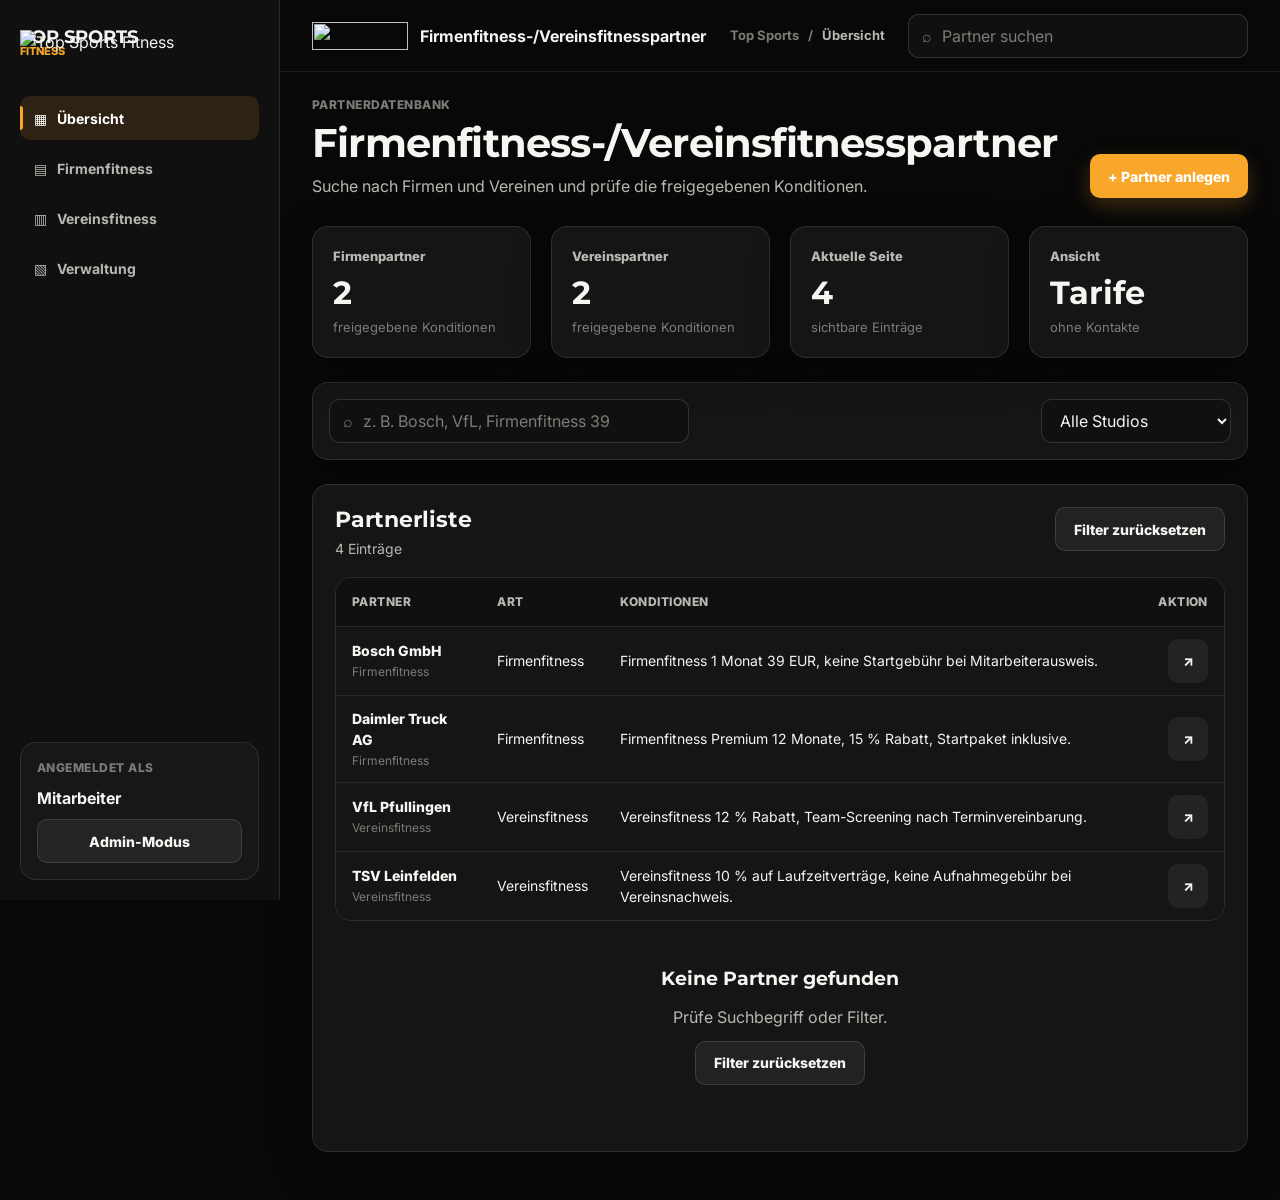
==== index.html @ a5a4944e "Update partner header and accent color" ====
<!doctype html>
<html lang="de">
  <head>
    <meta charset="UTF-8" />
    <meta name="viewport" content="width=device-width, initial-scale=1.0" />
    <title>Top Sports Partnerverwaltung</title>
    <link rel="preconnect" href="https://fonts.googleapis.com" />
    <link rel="preconnect" href="https://fonts.gstatic.com" crossorigin />
    <link
      href="https://fonts.googleapis.com/css2?family=Inter:wght@400;500;600;700;800&family=Montserrat:wght@700;800&display=swap"
      rel="stylesheet"
    />
    <link rel="stylesheet" href="styles.css" />
    <style>
      .brand__logo {
        max-width: 176px;
        max-height: 40px;
        object-fit: contain;
      }

      .mobile-brand {
        min-width: 184px;
        display: flex;
        align-items: center;
        gap: 12px;
        font-weight: 800;
      }

      .mobile-brand__logo {
        width: 96px;
        height: 28px;
        object-fit: contain;
      }

      @media (max-width: 760px) {
        .mobile-brand {
          min-width: 0;
        }
      }
    </style>
  </head>
  <body>
    <a class="skip-link" href="#main-content">Zum Inhalt springen</a>
    <div class="app-shell">
      <aside class="sidebar" aria-label="Hauptnavigation">
        <div class="brand">
          <img
            class="brand__logo"
            src="https://cdn.prod.website-files.com/6399b5dbb6020e1a3d81ce8d/6399c9a6b6439fd0327dcf5e_Vector%2038.svg"
            alt="Top Sports Fitness"
          />
          <div class="brand-fallback" aria-hidden="true">
            <strong>TOP SPORTS</strong>
            <span>FITNESS</span>
          </div>
        </div>
        <nav class="nav-list" id="desktopNav"></nav>
        <section class="role-card" aria-label="Nutzerbereich">
          <span>Angemeldet als</span>
          <strong id="currentRoleLabel">Mitarbeiter</strong>
          <button class="btn btn-secondary" id="roleToggle" type="button">Admin-Modus</button>
        </section>
      </aside>

      <div class="main-panel">
        <header class="topbar">
          <div class="mobile-brand">
            <img
              class="mobile-brand__logo"
              src="https://cdn.prod.website-files.com/6399b5dbb6020e1a3d81ce8d/6399c9a6b6439fd0327dcf5e_Vector%2038.svg"
              alt=""
            />
            <strong>Firmenfitness-/Vereinsfitnesspartner</strong>
          </div>
          <div class="breadcrumb">
            <span>Top Sports</span>
            <span>/</span>
            <strong id="breadcrumbPage">Übersicht</strong>
          </div>
          <label class="top-search" for="globalSearch">
            <span>⌕</span>
            <input id="globalSearch" type="search" placeholder="Partner suchen" autocomplete="off" />
          </label>
        </header>

        <main id="main-content" class="content" tabindex="-1">
          <section class="page-header">
            <div>
              <p class="eyebrow" id="pageEyebrow">Partnerdatenbank</p>
              <h1 id="pageTitle">Firmenfitness-/Vereinsfitnesspartner</h1>
              <p id="pageDescription">Suche Firmen- und Vereinsfitnesspartner und prüfe die Konditionen.</p>
            </div>
            <button class="btn btn-primary" id="pagePrimaryAction" type="button">+ Partner anlegen</button>
          </section>

          <section class="kpi-grid" id="kpiGrid" aria-label="Kennzahlen"></section>

          <section class="filters-card" aria-label="Suche und Filter">
            <label class="search-field" for="partnerSearch">
              <span>⌕</span>
              <input id="partnerSearch" type="search" placeholder="z. B. Bosch, VfL, Firmenfitness 39" />
            </label>
            <select id="studioFilter" aria-label="Studio filtern">
              <option value="alle">Alle Studios</option>
              <option>Echterdingen</option>
              <option>Reutlingen</option>
              <option>Leinfelden</option>
              <option>Kornwestheim</option>
              <option>Nürtingen</option>
              <option>Degerloch</option>
            </select>
          </section>

          <section class="card list-card" aria-labelledby="partnerListTitle">
            <div class="card-header list-header">
              <div>
                <h2 id="partnerListTitle">Partnerliste</h2>
                <p id="resultCount">0 Einträge</p>
              </div>
              <button class="btn btn-secondary" id="resetFilters" type="button">Filter zurücksetzen</button>
            </div>
            <div class="table-wrap">
              <table>
                <thead></thead>
                <tbody id="partnerTableBody"></tbody>
              </table>
            </div>
            <div class="mobile-list" id="partnerMobileList"></div>
            <div class="empty-state" id="emptyState" hidden>
              <h3>Keine Partner gefunden</h3>
              <p>Prüfe Suchbegriff oder Filter.</p>
              <button class="btn btn-secondary" id="emptyReset" type="button">Filter zurücksetzen</button>
            </div>
          </section>

          <section class="admin-layout" id="adminPanel" hidden>
            <article class="card">
              <div class="card-header">
                <div>
                  <h2>Partner anlegen</h2>
                  <p>Neue Firmen- oder Vereinskooperation erfassen.</p>
                </div>
              </div>
              <form id="partnerForm" class="partner-form">
                <input type="hidden" id="partnerId" />
                <div class="form-grid">
                  <label><span>Partnerart</span><select id="partnerType" required><option value="firma">Firmenfitness</option><option value="verein">Vereinsfitness</option></select></label>
                  <label><span>Firma oder Verein</span><input id="partnerName" required placeholder="z. B. Bosch GmbH" /></label>
                  <label><span>Ansprechpartner</span><input id="contactName" required placeholder="Vor- und Nachname" /></label>
                  <label><span>Telefon</span><input id="contactPhone" required type="tel" placeholder="+49 711 000000" /></label>
                  <label><span>E-Mail</span><input id="contactEmail" required type="email" placeholder="kontakt@unternehmen.de" /></label>
                  <label><span>Zuständiges Studio</span><select id="partnerStudio" required><option>Echterdingen</option><option>Reutlingen</option><option>Leinfelden</option><option>Kornwestheim</option><option>Nürtingen</option><option>Degerloch</option></select></label>
                  <label><span>Kooperation geschlossen von</span><input id="closedBy" required placeholder="z. B. Studioleitung Reutlingen" /></label>
                  <label><span>Letzter Kontakt</span><input id="lastContact" required type="date" /></label>
                  <label class="wide"><span>Konditionen</span><textarea id="conditions" required placeholder="z. B. Firmenfitness 1 Monat 39 EUR"></textarea></label>
                  <label class="wide"><span>Besonderheiten</span><textarea id="notes" placeholder="Interne Hinweise, Nachweise, Sonderregeln"></textarea></label>
                </div>
                <p class="form-error" id="formError" role="alert" hidden>Bitte fülle alle Pflichtfelder korrekt aus.</p>
                <div class="form-actions">
                  <button class="btn btn-ghost" id="cancelEdit" type="button">Zurücksetzen</button>
                  <button class="btn btn-primary" type="submit">Speichern</button>
                </div>
              </form>
            </article>
          </section>
        </main>
      </div>
    </div>

    <nav class="bottom-nav" id="mobileNav" aria-label="Mobile Navigation"></nav>
    <div class="drawer-backdrop" id="detailBackdrop" hidden></div>
    <aside class="drawer" id="detailDrawer" aria-labelledby="drawerTitle" aria-hidden="true">
      <div class="drawer-header">
        <div>
          <p class="eyebrow" id="drawerType">Partner</p>
          <h2 id="drawerTitle">Details</h2>
        </div>
        <button class="icon-btn" id="closeDrawer" type="button" aria-label="Details schließen">×</button>
      </div>
      <div class="drawer-body" id="drawerBody"></div>
    </aside>
    <div class="toast" id="toast" role="status" aria-live="polite" hidden></div>
    <script src="app.js"></script>
  </body>
</html>
---- styles.css ----
:root{--bg:#080808;--surface:#101010;--card:#151515;--card-hover:#1b1b1b;--border:rgba(255,255,255,.10);--border-strong:rgba(255,255,255,.18);--text:#f5f5f2;--secondary:#b8b8b2;--muted:#7c7c76;--red:#f9a72b;--red-hover:#e59624;--red-active:#c97f1d;--red-soft:rgba(249,167,43,.12);--red-border:rgba(249,167,43,.28);--success:#2ecc71;--success-bg:rgba(46,204,113,.12);--warn:#f2c94c;--warn-bg:rgba(242,201,76,.14);--error:#f9a72b;--error-bg:rgba(249,167,43,.14);--heading:"Montserrat",system-ui,sans-serif;--body:"Inter",system-ui,-apple-system,BlinkMacSystemFont,"Segoe UI",sans-serif;--radius:10px;--card-radius:16px;--shadow:0 14px 40px rgba(0,0,0,.28)}*{box-sizing:border-box}html{color-scheme:dark}body{margin:0;min-height:100vh;background:var(--bg);color:var(--text);font-family:var(--body);line-height:1.5}button,input,select,textarea{font:inherit}button{cursor:pointer}a{color:inherit;text-decoration:none}:focus-visible{outline:2px solid var(--red);outline-offset:3px}.skip-link{position:fixed;z-index:30;top:12px;left:12px;transform:translateY(-140%);padding:10px 14px;border-radius:var(--radius);background:var(--text);color:#080808;font-weight:800;text-decoration:none}.skip-link:focus{transform:translateY(0)}.app-shell{min-height:100vh;display:grid;grid-template-columns:280px minmax(0,1fr)}.sidebar{position:sticky;top:0;height:100vh;display:flex;flex-direction:column;padding:20px;background:var(--surface);border-right:1px solid var(--border)}.brand{position:relative;min-height:44px;display:flex;align-items:center}.brand img{position:relative;z-index:2;max-width:176px;max-height:40px;object-fit:contain}.brand-fallback{position:absolute;display:grid;line-height:1}.brand-fallback strong{font-family:var(--heading);font-size:18px}.brand-fallback span{color:var(--red);font-size:11px;font-weight:800}.nav-list{display:grid;gap:6px;margin-top:32px}.nav-item{position:relative;min-height:44px;display:flex;align-items:center;gap:10px;padding:0 14px;border:0;border-radius:var(--radius);background:transparent;color:var(--secondary);font-size:14px;font-weight:700;text-align:left}.nav-item:hover{background:rgba(255,255,255,.06);color:#fff}.nav-item.is-active{background:var(--red-soft);color:#fff}.nav-item.is-active:before{content:"";position:absolute;left:0;width:3px;height:24px;border-radius:0 999px 999px 0;background:var(--red)}.role-card{margin-top:auto;display:grid;gap:9px;padding:16px;border:1px solid var(--border);border-radius:var(--card-radius);background:rgba(255,255,255,.03)}.role-card span,.eyebrow{margin:0;color:var(--muted);font-size:12px;font-weight:800;letter-spacing:.04em;text-transform:uppercase}.topbar{height:72px;display:flex;align-items:center;justify-content:space-between;gap:20px;padding:0 32px;border-bottom:1px solid rgba(255,255,255,.08);background:var(--bg)}.mobile-brand{display:none}.mobile-brand img{width:96px;height:28px;object-fit:contain}.breadcrumb{display:flex;gap:9px;color:var(--muted);font-size:13px;font-weight:700}.breadcrumb strong{color:var(--secondary)}.top-search,.search-field{height:44px;display:flex;align-items:center;gap:10px;padding:0 13px;border:1px solid rgba(255,255,255,.14);border-radius:var(--radius);background:var(--surface);color:var(--muted)}.top-search{width:min(32vw,340px)}input,select,textarea{width:100%;border:1px solid rgba(255,255,255,.14);border-radius:var(--radius);background:var(--surface);color:var(--text)}input,select{height:44px;padding:0 14px}textarea{min-height:120px;padding:14px;resize:vertical}.top-search input,.search-field input{height:40px;padding:0;border:0;background:transparent}input::placeholder,textarea::placeholder{color:var(--muted)}input:focus,select:focus,textarea:focus{border-color:var(--red);box-shadow:0 0 0 4px rgba(249,167,43,.14);outline:none}.content{width:min(100%,1440px);margin:0 auto;padding:24px 32px 48px}.page-header{display:flex;align-items:flex-end;justify-content:space-between;gap:24px;margin-bottom:28px}.page-header h1{max-width:860px;margin:8px 0 10px;font-family:var(--heading);font-size:40px;line-height:1.05;letter-spacing:-.02em}.page-header p:last-child{max-width:720px;margin:0;color:var(--secondary)}.btn,.icon-btn{display:inline-flex;align-items:center;justify-content:center;gap:9px;min-height:44px;border:0;border-radius:var(--radius);font-size:14px;font-weight:800;transition:160ms ease}.btn{padding:0 18px}.btn-primary{background:var(--red);color:#fff;box-shadow:0 8px 20px rgba(249,167,43,.22)}.btn-primary:hover{background:var(--red-hover);transform:translateY(-1px)}.btn-primary:active{background:var(--red-active)}.btn-secondary{border:1px solid rgba(255,255,255,.12);background:rgba(255,255,255,.06);color:var(--text)}.btn-secondary:hover,.icon-btn:hover{background:rgba(255,255,255,.1)}.btn-ghost{background:transparent;color:var(--secondary)}.btn-danger{border:1px solid rgba(249,167,43,.28);background:var(--error-bg);color:var(--error)}.icon-btn{width:40px;padding:0;background:rgba(255,255,255,.06);color:var(--text)}.kpi-grid{display:grid;grid-template-columns:repeat(4,minmax(0,1fr));gap:20px;margin-bottom:24px}.card,.filters-card{border:1px solid var(--border);border-radius:var(--card-radius);background:var(--card);box-shadow:var(--shadow)}.card{padding:22px}.kpi-card{padding:20px}.kpi-card span{display:block;color:var(--secondary);font-size:13px;font-weight:800}.kpi-card strong{display:block;margin-top:10px;font-family:var(--heading);font-size:32px;line-height:1}.kpi-card p{margin:9px 0 0;color:var(--muted);font-size:13px}.filters-card{display:flex;align-items:center;gap:12px;margin-bottom:24px;padding:16px}.search-field{width:min(100%,360px)}.chip-group{display:flex;flex-wrap:wrap;gap:8px}.chip{min-height:36px;padding:0 14px;border:1px solid rgba(255,255,255,.1);border-radius:999px;background:rgba(255,255,255,.06);color:var(--secondary);font-size:13px;font-weight:800}.chip.is-active{border-color:var(--red-border);background:rgba(249,167,43,.14);color:#fff}.filters-card select{width:190px;margin-left:auto}.dashboard-grid,.admin-layout{display:grid;grid-template-columns:minmax(0,1.35fr) minmax(300px,.65fr);gap:24px;margin-bottom:24px}body[data-page="verwaltung"] .admin-layout{grid-template-columns:minmax(0,1fr)}.card-header{display:flex;align-items:flex-start;justify-content:space-between;gap:16px;margin-bottom:18px}.card-header h2{margin:0;font-family:var(--heading);font-size:22px;line-height:1.15}.card-header p{margin:6px 0 0;color:var(--secondary);font-size:14px}.task-list,.quick-actions{display:grid;gap:12px}.task-item{display:grid;grid-template-columns:1fr auto;gap:12px;padding:14px 0;border-top:1px solid rgba(255,255,255,.08)}.task-item:first-child{border-top:0;padding-top:0}.task-item strong{display:block;font-size:14px}.task-item span,.muted{color:var(--secondary);font-size:14px}.quick-actions button{min-height:54px;padding:0 14px;border:1px solid var(--border);border-radius:var(--radius);background:rgba(255,255,255,.04);color:var(--text);font-weight:800;text-align:left}.quick-actions button:hover{background:rgba(255,255,255,.08)}.badge{min-height:26px;display:inline-flex;align-items:center;white-space:nowrap;padding:0 10px;border:1px solid transparent;border-radius:999px;font-size:12px;font-weight:800}.badge-active{border-color:rgba(46,204,113,.25);background:var(--success-bg);color:var(--success)}.badge-open{border-color:rgba(242,201,76,.25);background:var(--warn-bg);color:var(--warn)}.badge-critical{border-color:rgba(249,167,43,.25);background:var(--error-bg);color:var(--error)}.badge-neutral{border-color:rgba(255,255,255,.12);background:rgba(255,255,255,.06);color:var(--secondary)}.table-wrap{overflow:hidden;border:1px solid var(--border);border-radius:var(--card-radius)}table{width:100%;border-collapse:collapse;background:var(--card)}thead{background:var(--surface)}th{height:48px;padding:0 16px;color:var(--secondary);font-size:12px;font-weight:800;letter-spacing:.04em;text-align:left;text-transform:uppercase}td{height:56px;padding:12px 16px;border-top:1px solid rgba(255,255,255,.08);font-size:14px;vertical-align:middle}tbody tr:hover{background:rgba(255,255,255,.04)}.partner-name{display:grid;gap:2px}.partner-name strong{font-weight:800}.partner-name span,.table-muted{color:var(--muted);font-size:12px}.row-actions{display:flex;justify-content:flex-end;gap:8px}.mobile-list{display:none}.mobile-card{display:grid;gap:14px;padding:16px;border:1px solid var(--border);border-radius:var(--card-radius);background:rgba(255,255,255,.03)}.mobile-card-top{display:flex;justify-content:space-between;gap:12px}.mobile-meta{display:grid;gap:7px;color:var(--secondary);font-size:14px}.mobile-actions{display:grid;grid-template-columns:1fr 1fr;gap:8px}.empty-state{display:grid;justify-items:center;gap:12px;padding:44px 18px;text-align:center}.empty-state h3{margin:0;font-family:var(--heading)}.empty-state p{max-width:430px;margin:0;color:var(--secondary)}.partner-form label{display:grid;gap:8px;color:var(--text);font-size:13px;font-weight:800}.form-grid{display:grid;grid-template-columns:repeat(2,minmax(0,1fr));gap:16px}.wide{grid-column:1/-1}.form-actions{display:flex;justify-content:flex-end;gap:10px;margin-top:20px}.form-error{margin:14px 0 0;color:var(--error);font-size:13px;font-weight:800}.drawer-backdrop{position:fixed;inset:0;z-index:30;background:rgba(0,0,0,.72)}.drawer{position:fixed;top:50%;left:50%;z-index:31;width:min(calc(100% - 32px),560px);max-height:min(760px,calc(100vh - 32px));display:flex;flex-direction:column;border:1px solid rgba(255,255,255,.12);border-radius:18px;background:var(--card);box-shadow:0 24px 70px rgba(0,0,0,.55);opacity:0;pointer-events:none;transform:translate(-50%,-48%) scale(.98);transition:opacity 160ms ease,transform 160ms ease}.drawer.is-open{opacity:1;pointer-events:auto;transform:translate(-50%,-50%) scale(1)}.drawer-header{display:flex;align-items:flex-start;justify-content:space-between;gap:16px;padding:24px;border-bottom:1px solid var(--border)}.drawer-header h2{margin:7px 0 0;font-family:var(--heading);font-size:28px}.drawer-body{display:grid;gap:16px;padding:24px;overflow:auto}.detail-section{display:grid;gap:9px;padding-bottom:16px;border-bottom:1px solid rgba(255,255,255,.08)}.detail-section span{color:var(--muted);font-size:12px;font-weight:800;letter-spacing:.04em;text-transform:uppercase}.detail-section p{margin:0}.toast{position:fixed;top:18px;right:18px;z-index:40;max-width:min(380px,calc(100vw - 32px));padding:14px 16px;border:1px solid rgba(255,255,255,.12);border-left:4px solid var(--success);border-radius:12px;background:var(--card);box-shadow:0 16px 40px rgba(0,0,0,.35);font-size:14px;font-weight:800}.bottom-nav{display:none}@media(max-width:1200px){.kpi-grid{grid-template-columns:repeat(2,minmax(0,1fr))}.dashboard-grid,.admin-layout{grid-template-columns:1fr}}@media(max-width:1023px){.app-shell{display:block;padding-bottom:78px}.sidebar{display:none}.topbar{height:64px;padding:0 24px}.mobile-brand{display:flex;align-items:center;gap:12px}.breadcrumb,.top-search{display:none}.content{padding:24px}.page-header{align-items:flex-start;flex-direction:column}.bottom-nav{position:fixed;right:0;bottom:0;left:0;z-index:25;display:grid;grid-template-columns:repeat(4,minmax(0,1fr));border-top:1px solid var(--border);background:var(--surface)}.bottom-nav .nav-item{min-height:68px;justify-content:center;flex-direction:column;gap:4px;border-radius:0;padding:8px 4px;font-size:11px;text-align:center}.bottom-nav .nav-item.is-active:before{top:0;left:50%;width:28px;height:3px;transform:translateX(-50%);border-radius:0 0 999px 999px}}@media(max-width:760px){.topbar{padding:0 16px}.content{padding:20px 16px 32px}.page-header h1{font-size:30px;line-height:1.08}.page-header .btn,.form-actions .btn{width:100%;min-height:48px}.kpi-grid,.form-grid{grid-template-columns:1fr}.filters-card{align-items:stretch;flex-direction:column}.search-field,.filters-card select{width:100%;margin-left:0}.card{padding:18px}.card-header{align-items:flex-start;flex-direction:column}.table-wrap{display:none}.mobile-list{display:grid;gap:12px}.form-actions{flex-direction:column-reverse}.drawer-header,.drawer-body{padding:20px 16px}.toast{top:auto;right:16px;bottom:86px;left:16px}}
.partner-form fieldset{margin:0;padding:0;border:0}.partner-form legend{margin-bottom:10px;color:var(--text);font-size:13px;font-weight:800}.condition-editor{display:grid;gap:14px}#adminPanel{position:fixed;inset:0;z-index:34;display:flex;align-items:center;justify-content:center;padding:24px;background:rgba(0,0,0,.72)}#adminPanel[hidden]{display:none}#adminPanel>.card{width:min(100%,760px);max-height:min(860px,calc(100vh - 48px));overflow:auto;border-radius:18px}body.modal-open{overflow:hidden}.term-options,.fee-options{display:grid;gap:10px}.term-rate-row{display:grid;grid-template-columns:minmax(150px,180px) minmax(160px,1fr);gap:12px;align-items:end}.choice-option{min-height:44px;display:inline-flex;align-items:center;gap:10px;padding:0 14px;border:1px solid rgba(255,255,255,.12);border-radius:999px;background:rgba(255,255,255,.06);color:var(--secondary);font-size:13px;font-weight:800}.choice-option input{width:16px;height:16px;padding:0;accent-color:var(--red)}.choice-option:has(input:checked){border-color:rgba(249,167,43,.28);background:rgba(249,167,43,.14);color:var(--text)}.term-amount-field{display:grid;gap:8px}.term-amount-field span{color:var(--text);font-size:12px;font-weight:800}tbody tr[data-view-row],.mobile-card[data-view-row]{cursor:pointer}tbody tr[data-view-row]:focus-visible,.mobile-card[data-view-row]:focus-visible{outline:2px solid var(--red);outline-offset:-2px}@media(max-width:760px){#adminPanel{align-items:stretch;padding:16px}#adminPanel>.card{max-height:calc(100vh - 32px)}.term-rate-row{grid-template-columns:1fr}}
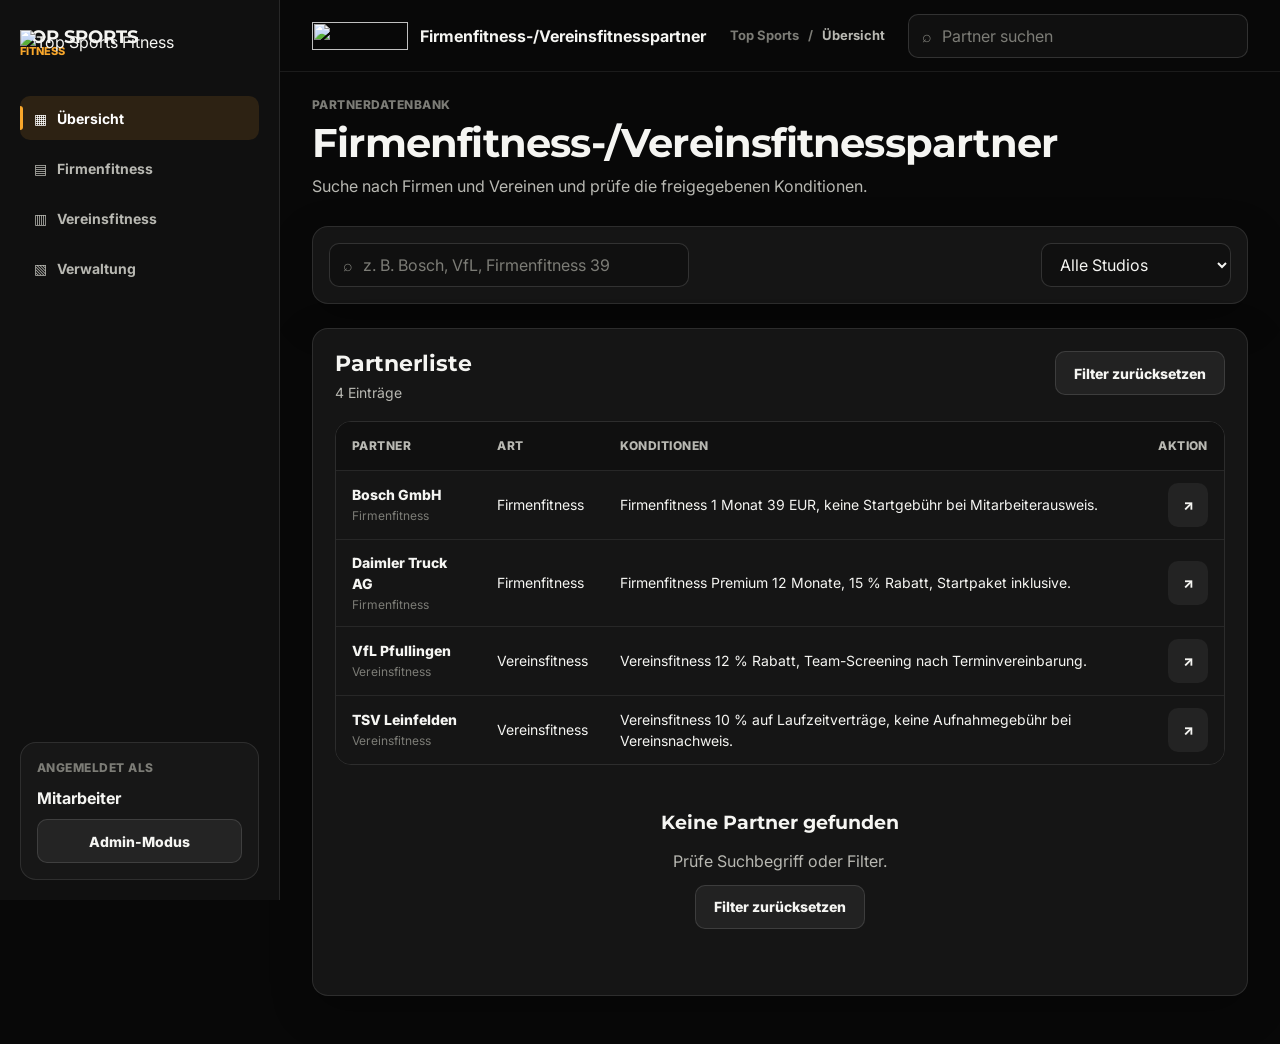
==== commit b6efcf36: "Remove dashboard KPI cards and selected create buttons" ====
--- a/index.html
+++ b/index.html
@@ -90,10 +90,7 @@
               <h1 id="pageTitle">Firmenfitness-/Vereinsfitnesspartner</h1>
               <p id="pageDescription">Suche Firmen- und Vereinsfitnesspartner und prüfe die Konditionen.</p>
             </div>
-            <button class="btn btn-primary" id="pagePrimaryAction" type="button">+ Partner anlegen</button>
           </section>
-
-          <section class="kpi-grid" id="kpiGrid" aria-label="Kennzahlen"></section>
 
           <section class="filters-card" aria-label="Suche und Filter">
             <label class="search-field" for="partnerSearch">
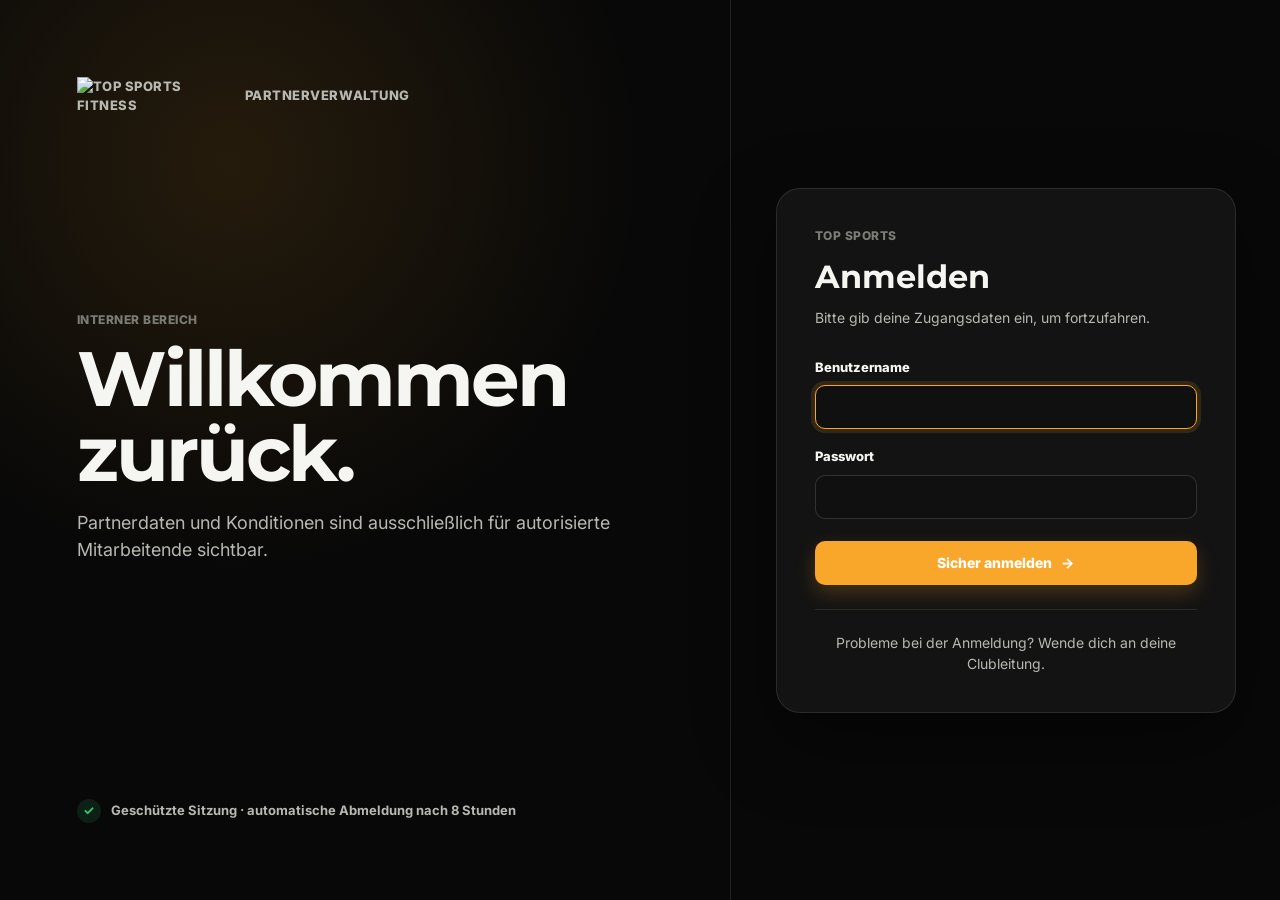
==== commit f8b3686e: "Add protected login flow" ====
--- a/index.html
+++ b/index.html
@@ -11,6 +11,12 @@
       rel="stylesheet"
     />
     <link rel="stylesheet" href="styles.css" />
+    <script>
+      if (!sessionStorage.getItem("tsf-auth-session")) {
+        const page = window.location.pathname.split("/").pop() || "index.html";
+        window.location.replace(`login.html?next=${encodeURIComponent(page)}`);
+      }
+    </script>
     <style>
       .brand__logo {
         max-width: 176px;
@@ -59,6 +65,7 @@
           <span>Angemeldet als</span>
           <strong id="currentRoleLabel">Mitarbeiter</strong>
           <button class="btn btn-secondary" id="roleToggle" type="button">Admin-Modus</button>
+          <button class="btn btn-ghost logout-button" id="logoutButton" type="button">Abmelden</button>
         </section>
       </aside>
 
@@ -177,6 +184,7 @@
       <div class="drawer-body" id="drawerBody"></div>
     </aside>
     <div class="toast" id="toast" role="status" aria-live="polite" hidden></div>
+    <script src="auth.js"></script>
     <script src="app.js"></script>
   </body>
 </html>
--- a/styles.css
+++ b/styles.css
@@ -1,2 +1,4 @@
-:root{--bg:#080808;--surface:#101010;--card:#151515;--card-hover:#1b1b1b;--border:rgba(255,255,255,.10);--border-strong:rgba(255,255,255,.18);--text:#f5f5f2;--secondary:#b8b8b2;--muted:#7c7c76;--red:#f9a72b;--red-hover:#e59624;--red-active:#c97f1d;--red-soft:rgba(249,167,43,.12);--red-border:rgba(249,167,43,.28);--success:#2ecc71;--success-bg:rgba(46,204,113,.12);--warn:#f2c94c;--warn-bg:rgba(242,201,76,.14);--error:#f9a72b;--error-bg:rgba(249,167,43,.14);--heading:"Montserrat",system-ui,sans-serif;--body:"Inter",system-ui,-apple-system,BlinkMacSystemFont,"Segoe UI",sans-serif;--radius:10px;--card-radius:16px;--shadow:0 14px 40px rgba(0,0,0,.28)}*{box-sizing:border-box}html{color-scheme:dark}body{margin:0;min-height:100vh;background:var(--bg);color:var(--text);font-family:var(--body);line-height:1.5}button,input,select,textarea{font:inherit}button{cursor:pointer}a{color:inherit;text-decoration:none}:focus-visible{outline:2px solid var(--red);outline-offset:3px}.skip-link{position:fixed;z-index:30;top:12px;left:12px;transform:translateY(-140%);padding:10px 14px;border-radius:var(--radius);background:var(--text);color:#080808;font-weight:800;text-decoration:none}.skip-link:focus{transform:translateY(0)}.app-shell{min-height:100vh;display:grid;grid-template-columns:280px minmax(0,1fr)}.sidebar{position:sticky;top:0;height:100vh;display:flex;flex-direction:column;padding:20px;background:var(--surface);border-right:1px solid var(--border)}.brand{position:relative;min-height:44px;display:flex;align-items:center}.brand img{position:relative;z-index:2;max-width:176px;max-height:40px;object-fit:contain}.brand-fallback{position:absolute;display:grid;line-height:1}.brand-fallback strong{font-family:var(--heading);font-size:18px}.brand-fallback span{color:var(--red);font-size:11px;font-weight:800}.nav-list{display:grid;gap:6px;margin-top:32px}.nav-item{position:relative;min-height:44px;display:flex;align-items:center;gap:10px;padding:0 14px;border:0;border-radius:var(--radius);background:transparent;color:var(--secondary);font-size:14px;font-weight:700;text-align:left}.nav-item:hover{background:rgba(255,255,255,.06);color:#fff}.nav-item.is-active{background:var(--red-soft);color:#fff}.nav-item.is-active:before{content:"";position:absolute;left:0;width:3px;height:24px;border-radius:0 999px 999px 0;background:var(--red)}.role-card{margin-top:auto;display:grid;gap:9px;padding:16px;border:1px solid var(--border);border-radius:var(--card-radius);background:rgba(255,255,255,.03)}.role-card span,.eyebrow{margin:0;color:var(--muted);font-size:12px;font-weight:800;letter-spacing:.04em;text-transform:uppercase}.topbar{height:72px;display:flex;align-items:center;justify-content:space-between;gap:20px;padding:0 32px;border-bottom:1px solid rgba(255,255,255,.08);background:var(--bg)}.mobile-brand{display:none}.mobile-brand img{width:96px;height:28px;object-fit:contain}.breadcrumb{display:flex;gap:9px;color:var(--muted);font-size:13px;font-weight:700}.breadcrumb strong{color:var(--secondary)}.top-search,.search-field{height:44px;display:flex;align-items:center;gap:10px;padding:0 13px;border:1px solid rgba(255,255,255,.14);border-radius:var(--radius);background:var(--surface);color:var(--muted)}.top-search{width:min(32vw,340px)}input,select,textarea{width:100%;border:1px solid rgba(255,255,255,.14);border-radius:var(--radius);background:var(--surface);color:var(--text)}input,select{height:44px;padding:0 14px}textarea{min-height:120px;padding:14px;resize:vertical}.top-search input,.search-field input{height:40px;padding:0;border:0;background:transparent}input::placeholder,textarea::placeholder{color:var(--muted)}input:focus,select:focus,textarea:focus{border-color:var(--red);box-shadow:0 0 0 4px rgba(249,167,43,.14);outline:none}.content{width:min(100%,1440px);margin:0 auto;padding:24px 32px 48px}.page-header{display:flex;align-items:flex-end;justify-content:space-between;gap:24px;margin-bottom:28px}.page-header h1{max-width:860px;margin:8px 0 10px;font-family:var(--heading);font-size:40px;line-height:1.05;letter-spacing:-.02em}.page-header p:last-child{max-width:720px;margin:0;color:var(--secondary)}.btn,.icon-btn{display:inline-flex;align-items:center;justify-content:center;gap:9px;min-height:44px;border:0;border-radius:var(--radius);font-size:14px;font-weight:800;transition:160ms ease}.btn{padding:0 18px}.btn-primary{background:var(--red);color:#fff;box-shadow:0 8px 20px rgba(249,167,43,.22)}.btn-primary:hover{background:var(--red-hover);transform:translateY(-1px)}.btn-primary:active{background:var(--red-active)}.btn-secondary{border:1px solid rgba(255,255,255,.12);background:rgba(255,255,255,.06);color:var(--text)}.btn-secondary:hover,.icon-btn:hover{background:rgba(255,255,255,.1)}.btn-ghost{background:transparent;color:var(--secondary)}.btn-danger{border:1px solid rgba(249,167,43,.28);background:var(--error-bg);color:var(--error)}.icon-btn{width:40px;padding:0;background:rgba(255,255,255,.06);color:var(--text)}.kpi-grid{display:grid;grid-template-columns:repeat(4,minmax(0,1fr));gap:20px;margin-bottom:24px}.card,.filters-card{border:1px solid var(--border);border-radius:var(--card-radius);background:var(--card);box-shadow:var(--shadow)}.card{padding:22px}.kpi-card{padding:20px}.kpi-card span{display:block;color:var(--secondary);font-size:13px;font-weight:800}.kpi-card strong{display:block;margin-top:10px;font-family:var(--heading);font-size:32px;line-height:1}.kpi-card p{margin:9px 0 0;color:var(--muted);font-size:13px}.filters-card{display:flex;align-items:center;gap:12px;margin-bottom:24px;padding:16px}.search-field{width:min(100%,360px)}.chip-group{display:flex;flex-wrap:wrap;gap:8px}.chip{min-height:36px;padding:0 14px;border:1px solid rgba(255,255,255,.1);border-radius:999px;background:rgba(255,255,255,.06);color:var(--secondary);font-size:13px;font-weight:800}.chip.is-active{border-color:var(--red-border);background:rgba(249,167,43,.14);color:#fff}.filters-card select{width:190px;margin-left:auto}.dashboard-grid,.admin-layout{display:grid;grid-template-columns:minmax(0,1.35fr) minmax(300px,.65fr);gap:24px;margin-bottom:24px}body[data-page="verwaltung"] .admin-layout{grid-template-columns:minmax(0,1fr)}.card-header{display:flex;align-items:flex-start;justify-content:space-between;gap:16px;margin-bottom:18px}.card-header h2{margin:0;font-family:var(--heading);font-size:22px;line-height:1.15}.card-header p{margin:6px 0 0;color:var(--secondary);font-size:14px}.task-list,.quick-actions{display:grid;gap:12px}.task-item{display:grid;grid-template-columns:1fr auto;gap:12px;padding:14px 0;border-top:1px solid rgba(255,255,255,.08)}.task-item:first-child{border-top:0;padding-top:0}.task-item strong{display:block;font-size:14px}.task-item span,.muted{color:var(--secondary);font-size:14px}.quick-actions button{min-height:54px;padding:0 14px;border:1px solid var(--border);border-radius:var(--radius);background:rgba(255,255,255,.04);color:var(--text);font-weight:800;text-align:left}.quick-actions button:hover{background:rgba(255,255,255,.08)}.badge{min-height:26px;display:inline-flex;align-items:center;white-space:nowrap;padding:0 10px;border:1px solid transparent;border-radius:999px;font-size:12px;font-weight:800}.badge-active{border-color:rgba(46,204,113,.25);background:var(--success-bg);color:var(--success)}.badge-open{border-color:rgba(242,201,76,.25);background:var(--warn-bg);color:var(--warn)}.badge-critical{border-color:rgba(249,167,43,.25);background:var(--error-bg);color:var(--error)}.badge-neutral{border-color:rgba(255,255,255,.12);background:rgba(255,255,255,.06);color:var(--secondary)}.table-wrap{overflow:hidden;border:1px solid var(--border);border-radius:var(--card-radius)}table{width:100%;border-collapse:collapse;background:var(--card)}thead{background:var(--surface)}th{height:48px;padding:0 16px;color:var(--secondary);font-size:12px;font-weight:800;letter-spacing:.04em;text-align:left;text-transform:uppercase}td{height:56px;padding:12px 16px;border-top:1px solid rgba(255,255,255,.08);font-size:14px;vertical-align:middle}tbody tr:hover{background:rgba(255,255,255,.04)}.partner-name{display:grid;gap:2px}.partner-name strong{font-weight:800}.partner-name span,.table-muted{color:var(--muted);font-size:12px}.row-actions{display:flex;justify-content:flex-end;gap:8px}.mobile-list{display:none}.mobile-card{display:grid;gap:14px;padding:16px;border:1px solid var(--border);border-radius:var(--card-radius);background:rgba(255,255,255,.03)}.mobile-card-top{display:flex;justify-content:space-between;gap:12px}.mobile-meta{display:grid;gap:7px;color:var(--secondary);font-size:14px}.mobile-actions{display:grid;grid-template-columns:1fr 1fr;gap:8px}.empty-state{display:grid;justify-items:center;gap:12px;padding:44px 18px;text-align:center}.empty-state h3{margin:0;font-family:var(--heading)}.empty-state p{max-width:430px;margin:0;color:var(--secondary)}.partner-form label{display:grid;gap:8px;color:var(--text);font-size:13px;font-weight:800}.form-grid{display:grid;grid-template-columns:repeat(2,minmax(0,1fr));gap:16px}.wide{grid-column:1/-1}.form-actions{display:flex;justify-content:flex-end;gap:10px;margin-top:20px}.form-error{margin:14px 0 0;color:var(--error);font-size:13px;font-weight:800}.drawer-backdrop{position:fixed;inset:0;z-index:30;background:rgba(0,0,0,.72)}.drawer{position:fixed;top:50%;left:50%;z-index:31;width:min(calc(100% - 32px),560px);max-height:min(760px,calc(100vh - 32px));display:flex;flex-direction:column;border:1px solid rgba(255,255,255,.12);border-radius:18px;background:var(--card);box-shadow:0 24px 70px rgba(0,0,0,.55);opacity:0;pointer-events:none;transform:translate(-50%,-48%) scale(.98);transition:opacity 160ms ease,transform 160ms ease}.drawer.is-open{opacity:1;pointer-events:auto;transform:translate(-50%,-50%) scale(1)}.drawer-header{display:flex;align-items:flex-start;justify-content:space-between;gap:16px;padding:24px;border-bottom:1px solid var(--border)}.drawer-header h2{margin:7px 0 0;font-family:var(--heading);font-size:28px}.drawer-body{display:grid;gap:16px;padding:24px;overflow:auto}.detail-section{display:grid;gap:9px;padding-bottom:16px;border-bottom:1px solid rgba(255,255,255,.08)}.detail-section span{color:var(--muted);font-size:12px;font-weight:800;letter-spacing:.04em;text-transform:uppercase}.detail-section p{margin:0}.toast{position:fixed;top:18px;right:18px;z-index:40;max-width:min(380px,calc(100vw - 32px));padding:14px 16px;border:1px solid rgba(255,255,255,.12);border-left:4px solid var(--success);border-radius:12px;background:var(--card);box-shadow:0 16px 40px rgba(0,0,0,.35);font-size:14px;font-weight:800}.bottom-nav{display:none}@media(max-width:1200px){.kpi-grid{grid-template-columns:repeat(2,minmax(0,1fr))}.dashboard-grid,.admin-layout{grid-template-columns:1fr}}@media(max-width:1023px){.app-shell{display:block;padding-bottom:78px}.sidebar{display:none}.topbar{height:64px;padding:0 24px}.mobile-brand{display:flex;align-items:center;gap:12px}.breadcrumb,.top-search{display:none}.content{padding:24px}.page-header{align-items:flex-start;flex-direction:column}.bottom-nav{position:fixed;right:0;bottom:0;left:0;z-index:25;display:grid;grid-template-columns:repeat(4,minmax(0,1fr));border-top:1px solid var(--border);background:var(--surface)}.bottom-nav .nav-item{min-height:68px;justify-content:center;flex-direction:column;gap:4px;border-radius:0;padding:8px 4px;font-size:11px;text-align:center}.bottom-nav .nav-item.is-active:before{top:0;left:50%;width:28px;height:3px;transform:translateX(-50%);border-radius:0 0 999px 999px}}@media(max-width:760px){.topbar{padding:0 16px}.content{padding:20px 16px 32px}.page-header h1{font-size:30px;line-height:1.08}.page-header .btn,.form-actions .btn{width:100%;min-height:48px}.kpi-grid,.form-grid{grid-template-columns:1fr}.filters-card{align-items:stretch;flex-direction:column}.search-field,.filters-card select{width:100%;margin-left:0}.card{padding:18px}.card-header{align-items:flex-start;flex-direction:column}.table-wrap{display:none}.mobile-list{display:grid;gap:12px}.form-actions{flex-direction:column-reverse}.drawer-header,.drawer-body{padding:20px 16px}.toast{top:auto;right:16px;bottom:86px;left:16px}}
-.partner-form fieldset{margin:0;padding:0;border:0}.partner-form legend{margin-bottom:10px;color:var(--text);font-size:13px;font-weight:800}.condition-editor{display:grid;gap:14px}#adminPanel{position:fixed;inset:0;z-index:34;display:flex;align-items:center;justify-content:center;padding:24px;background:rgba(0,0,0,.72)}#adminPanel[hidden]{display:none}#adminPanel>.card{width:min(100%,760px);max-height:min(860px,calc(100vh - 48px));overflow:auto;border-radius:18px}body.modal-open{overflow:hidden}.term-options,.fee-options{display:grid;gap:10px}.term-rate-row{display:grid;grid-template-columns:minmax(150px,180px) minmax(160px,1fr);gap:12px;align-items:end}.choice-option{min-height:44px;display:inline-flex;align-items:center;gap:10px;padding:0 14px;border:1px solid rgba(255,255,255,.12);border-radius:999px;background:rgba(255,255,255,.06);color:var(--secondary);font-size:13px;font-weight:800}.choice-option input{width:16px;height:16px;padding:0;accent-color:var(--red)}.choice-option:has(input:checked){border-color:rgba(249,167,43,.28);background:rgba(249,167,43,.14);color:var(--text)}.term-amount-field{display:grid;gap:8px}.term-amount-field span{color:var(--text);font-size:12px;font-weight:800}tbody tr[data-view-row],.mobile-card[data-view-row]{cursor:pointer}tbody tr[data-view-row]:focus-visible,.mobile-card[data-view-row]:focus-visible{outline:2px solid var(--red);outline-offset:-2px}@media(max-width:760px){#adminPanel{align-items:stretch;padding:16px}#adminPanel>.card{max-height:calc(100vh - 32px)}.term-rate-row{grid-template-columns:1fr}}+:root{--bg:#080808;--surface:#101010;--card:#151515;--card-hover:#1b1b1b;--border:rgba(255,255,255,.10);--border-strong:rgba(255,255,255,.18);--text:#f5f5f2;--secondary:#b8b8b2;--muted:#7c7c76;--red:#f9a72b;--red-hover:#e59624;--red-active:#c97f1d;--red-soft:rgba(249,167,43,.12);--red-border:rgba(249,167,43,.28);--success:#2ecc71;--success-bg:rgba(46,204,113,.12);--warn:#f2c94c;--warn-bg:rgba(242,201,76,.14);--error:#f9a72b;--error-bg:rgba(249,167,43,.14);--heading:"Montserrat",system-ui,sans-serif;--body:"Inter",system-ui,-apple-system,BlinkMacSystemFont,"Segoe UI",sans-serif;--radius:10px;--card-radius:16px;--shadow:0 14px 40px rgba(0,0,0,.28)}*{box-sizing:border-box}html{color-scheme:dark}body{margin:0;min-height:100vh;background:var(--bg);color:var(--text);font-family:var(--body);line-height:1.5}button,input,select,textarea{font:inherit}button{cursor:pointer}a{color:inherit;text-decoration:none}:focus-visible{outline:2px solid var(--red);outline-offset:3px}.skip-link{position:fixed;z-index:30;top:12px;left:12px;transform:translateY(-140%);padding:10px 14px;border-radius:var(--radius);background:var(--text);color:#080808;font-weight:800;text-decoration:none}.skip-link:focus{transform:translateY(0)}.app-shell{min-height:100vh;display:grid;grid-template-columns:280px minmax(0,1fr)}.sidebar{position:sticky;top:0;height:100vh;display:flex;flex-direction:column;padding:20px;background:var(--surface);border-right:1px solid var(--border)}.brand{position:relative;min-height:44px;display:flex;align-items:center}.brand img{position:relative;z-index:2;max-width:176px;max-height:40px;object-fit:contain}.brand-fallback{position:absolute;display:grid;line-height:1}.brand-fallback strong{font-family:var(--heading);font-size:18px}.brand-fallback span{color:var(--red);font-size:11px;font-weight:800}.nav-list{display:grid;gap:6px;margin-top:32px}.nav-item{position:relative;min-height:44px;display:flex;align-items:center;gap:10px;padding:0 14px;border:0;border-radius:var(--radius);background:transparent;color:var(--secondary);font-size:14px;font-weight:700;text-align:left}.nav-item:hover{background:rgba(255,255,255,.06);color:#fff}.nav-item.is-active{background:var(--red-soft);color:#fff}.nav-item.is-active:before{content:"";position:absolute;left:0;width:3px;height:24px;border-radius:0 999px 999px 0;background:var(--red)}.role-card{margin-top:auto;display:grid;gap:9px;padding:16px;border:1px solid var(--border);border-radius:var(--card-radius);background:rgba(255,255,255,.03)}.role-card span,.eyebrow{margin:0;color:var(--muted);font-size:12px;font-weight:800;letter-spacing:.04em;text-transform:uppercase}.topbar{height:72px;display:flex;align-items:center;justify-content:space-between;gap:20px;padding:0 32px;border-bottom:1px solid rgba(255,255,255,.08);background:var(--bg)}.mobile-brand{display:none}.mobile-brand img{width:96px;height:28px;object-fit:contain}.breadcrumb{display:flex;gap:9px;color:var(--muted);font-size:13px;font-weight:700}.breadcrumb strong{color:var(--secondary)}.top-search,.search-field{height:44px;display:flex;align-items:center;gap:10px;padding:0 13px;border:1px solid rgba(255,255,255,.14);border-radius:var(--radius);background:var(--surface);color:var(--muted)}.top-search{width:min(32vw,340px)}input,select,textarea{width:100%;border:1px solid rgba(255,255,255,.14);border-radius:var(--radius);background:var(--surface);color:var(--text)}input,select{height:44px;padding:0 14px}textarea{min-height:120px;padding:14px;resize:vertical}.top-search input,.search-field input{height:40px;padding:0;border:0;background:transparent}input::placeholder,textarea::placeholder{color:var(--muted)}input:focus,select:focus,textarea:focus{border-color:var(--red);box-shadow:0 0 0 4px rgba(249,167,43,.14);outline:none}.content{width:min(100%,1440px);margin:0 auto;padding:24px 32px 48px}.page-header{display:flex;align-items:flex-end;justify-content:space-between;gap:24px;margin-bottom:28px}.page-header h1{max-width:860px;margin:8px 0 10px;font-family:var(--heading);font-size:40px;line-height:1.05;letter-spacing:-.02em}.page-header p:last-child{max-width:720px;margin:0;color:var(--secondary)}.btn,.icon-btn{display:inline-flex;align-items:center;justify-content:center;gap:9px;min-height:44px;border:0;border-radius:var(--radius);font-size:14px;font-weight:800;transition:160ms ease}.btn{padding:0 18px}.btn-primary{background:var(--red);color:#fff;box-shadow:0 8px 20px rgba(249,167,43,.22)}.btn-primary:hover{background:var(--red-hover);transform:translateY(-1px)}.btn-primary:active{background:var(--red-active)}.btn-secondary{border:1px solid rgba(255,255,255,.12);background:rgba(255,255,255,.06);color:var(--text)}.btn-secondary:hover,.icon-btn:hover{background:rgba(255,255,255,.1)}.btn-ghost{background:transparent;color:var(--secondary)}.btn-danger{border:1px solid rgba(249,167,43,.28);background:var(--error-bg);color:var(--error)}.icon-btn{width:40px;padding:0;background:rgba(255,255,255,.06);color:var(--text)}.kpi-grid{display:grid;grid-template-columns:repeat(4,minmax(0,1fr));gap:20px;margin-bottom:24px}.card,.filters-card{border:1px solid var(--border);border-radius:var(--card-radius);background:var(--card);box-shadow:var(--shadow)}.card{padding:22px}.kpi-card{padding:20px}.kpi-card span{display:block;color:var(--secondary);font-size:13px;font-weight:800}.kpi-card strong{display:block;margin-top:10px;font-family:var(--heading);font-size:32px;line-height:1}.kpi-card p{margin:9px 0 0;color:var(--muted);font-size:13px}.filters-card{display:flex;align-items:center;gap:12px;margin-bottom:24px;padding:16px}.search-field{width:min(100%,360px)}.chip-group{display:flex;flex-wrap:wrap;gap:8px}.chip{min-height:36px;padding:0 14px;border:1px solid rgba(255,255,255,.1);border-radius:999px;background:rgba(255,255,255,.06);color:var(--secondary);font-size:13px;font-weight:800}.chip.is-active{border-color:var(--red-border);background:rgba(249,167,43,.14);color:#fff}.filters-card select{width:190px;margin-left:auto}.dashboard-grid,.admin-layout{display:grid;grid-template-columns:minmax(0,1.35fr) minmax(300px,.65fr);gap:24px;margin-bottom:24px}body[data-page="verwaltung"] .admin-layout{grid-template-columns:minmax(0,1fr)}.card-header{display:flex;align-items:flex-start;justify-content:space-between;gap:16px;margin-bottom:18px}.card-header h2{margin:0;font-family:var(--heading);font-size:22px;line-height:1.15}.card-header p{margin:6px 0 0;color:var(--secondary);font-size:14px}.task-list,.quick-actions{display:grid;gap:12px}.task-item{display:grid;grid-template-columns:1fr auto;gap:12px;padding:14px 0;border-top:1px solid rgba(255,255,255,.08)}.task-item:first-child{border-top:0;padding-top:0}.task-item strong{display:block;font-size:14px}.task-item span,.muted{color:var(--secondary);font-size:14px}.quick-actions button{min-height:54px;padding:0 14px;border:1px solid var(--border);border-radius:var(--radius);background:rgba(255,255,255,.04);color:var(--text);font-weight:800;text-align:left}.quick-actions button:hover{background:rgba(255,255,255,.08)}.badge{min-height:26px;display:inline-flex;align-items:center;white-space:nowrap;padding:0 10px;border:1px solid transparent;border-radius:999px;font-size:12px;font-weight:800}.badge-active{border-color:rgba(46,204,113,.25);background:var(--success-bg);color:var(--success)}.badge-open{border-color:rgba(242,201,76,.25);background:var(--warn-bg);color:var(--warn)}.badge-critical{border-color:rgba(249,167,43,.25);background:var(--error-bg);color:var(--error)}.badge-neutral{border-color:rgba(255,255,255,.12);background:rgba(255,255,255,.06);color:var(--secondary)}.table-wrap{overflow:hidden;border:1px solid var(--border);border-radius:var(--card-radius)}table{width:100%;border-collapse:collapse;background:var(--card)}thead{background:var(--surface)}th{height:48px;padding:0 16px;color:var(--secondary);font-size:12px;font-weight:800;letter-spacing:.04em;text-align:left;text-transform:uppercase}td{height:56px;padding:12px 16px;border-top:1px solid rgba(255,255,255,.08);font-size:14px;vertical-align:middle}tbody tr:hover{background:rgba(255,255,255,.04)}.partner-name{display:grid;gap:2px}.partner-name strong{font-weight:800}.partner-name span,.table-muted{color:var(--muted);font-size:12px}.row-actions{display:flex;justify-content:flex-end;gap:8px}.mobile-list{display:none}.mobile-card{display:grid;gap:14px;padding:16px;border:1px solid var(--border);border-radius:var(--card-radius);background:rgba(255,255,255,.03)}.mobile-card-top{display:flex;justify-content:space-between;gap:12px}.mobile-meta{display:grid;gap:7px;color:var(--secondary);font-size:14px}.mobile-actions{display:grid;grid-template-columns:1fr 1fr;gap:8px}.empty-state{display:grid;justify-items:center;gap:12px;padding:44px 18px;text-align:center}.empty-state h3{margin:0;font-family:var(--heading)}.empty-state p{max-width:430px;margin:0;color:var(--secondary)}.partner-form label{display:grid;gap:8px;color:var(--text);font-size:13px;font-weight:800}.form-grid{display:grid;grid-template-columns:repeat(2,minmax(0,1fr));gap:16px}.wide{grid-column:1/-1}.form-actions{display:flex;justify-content:flex-end;gap:10px;margin-top:20px}.form-error{margin:14px 0 0;color:var(--error);font-size:13px;font-weight:800}.drawer-backdrop{position:fixed;inset:0;z-index:30;background:rgba(0,0,0,.72)}.drawer{position:fixed;top:50%;left:50%;z-index:31;width:min(calc(100% - 32px),560px);max-height:min(760px,calc(100vh - 32px));display:flex;flex-direction:column;border:1px solid rgba(255,255,255,.12);border-radius:18px;background:var(--card);box-shadow:0 24px 70px rgba(0,0,0,.55);opacity:0;pointer-events:none;transform:translate(-50%,-48%) scale(.98);transition:opacity 160ms ease,transform 160ms ease}.drawer.is-open{opacity:1;pointer-events:auto;transform:translate(-50%,-50%) scale(1)}.drawer-header{display:flex;align-items:flex-start;justify-content:space-between;gap:16px;padding:24px;border-bottom:1px solid var(--border)}.drawer-header h2{margin:7px 0 0;font-family:var(--heading);font-size:28px}.drawer-body{display:grid;gap:16px;padding:24px;overflow:auto}.detail-section{display:grid;gap:9px;padding-bottom:16px;border-bottom:1px solid rgba(255,255,255,.08)}.detail-section span{color:var(--muted);font-size:12px;font-weight:800;letter-spacing:.04em;text-transform:uppercase}.detail-section p{margin:0}.toast{position:fixed;top:18px;right:18px;z-index:40;max-width:min(380px,calc(100vw - 32px));padding:14px 16px;border:1px solid rgba(255,255,255,.12);border-left:4px solid var(--success);border-radius:12px;background:var(--card);box-shadow:0 16px 40px rgba(0,0,0,.35);font-size:14px;font-weight:800}.bottom-nav{display:none}@media(max-width:1200px){.kpi-grid{grid-template-columns:repeat(2,minmax(0,1fr))}.dashboard-grid,.admin-layout{grid-template-columns:1fr}}@media(max-width:1023px){.app-shell{display:block;padding-bottom:78px}.sidebar{display:none}.topbar{height:64px;padding:0 24px}.mobile-brand{display:flex;align-items:center;gap:12px}.breadcrumb,.top-search{display:none}.content{padding:24px}.page-header{align-items:flex-start;flex-direction:column}.bottom-nav{position:fixed;right:0;bottom:0;left:0;z-index:25;display:grid;grid-template-columns:repeat(var(--nav-item-count,3),minmax(0,1fr));border-top:1px solid var(--border);background:var(--surface)}.bottom-nav .nav-item{min-height:68px;justify-content:center;flex-direction:column;gap:4px;border-radius:0;padding:8px 4px;font-size:11px;text-align:center}.bottom-nav .nav-item.is-active:before{top:0;left:50%;width:28px;height:3px;transform:translateX(-50%);border-radius:0 0 999px 999px}}@media(max-width:760px){.topbar{padding:0 16px}.content{padding:20px 16px 32px}.page-header h1{font-size:30px;line-height:1.08}.page-header .btn,.form-actions .btn{width:100%;min-height:48px}.kpi-grid,.form-grid{grid-template-columns:1fr}.filters-card{align-items:stretch;flex-direction:column}.search-field,.filters-card select{width:100%;margin-left:0}.card{padding:18px}.card-header{align-items:flex-start;flex-direction:column}.table-wrap{display:none}.mobile-list{display:grid;gap:12px}.form-actions{flex-direction:column-reverse}.drawer-header,.drawer-body{padding:20px 16px}.toast{top:auto;right:16px;bottom:86px;left:16px}}
+.partner-form fieldset{margin:0;padding:0;border:0}.partner-form legend{margin-bottom:10px;color:var(--text);font-size:13px;font-weight:800}.condition-editor{display:grid;gap:14px}#adminPanel{position:fixed;inset:0;z-index:34;display:flex;align-items:center;justify-content:center;padding:24px;background:rgba(0,0,0,.72)}#adminPanel[hidden]{display:none}#adminPanel>.card{width:min(100%,760px);max-height:min(860px,calc(100vh - 48px));overflow:auto;border-radius:18px}body.modal-open{overflow:hidden}.term-options,.fee-options{display:grid;gap:10px}.term-rate-row{display:grid;grid-template-columns:minmax(150px,180px) minmax(160px,1fr);gap:12px;align-items:end}.choice-option{min-height:44px;display:inline-flex;align-items:center;gap:10px;padding:0 14px;border:1px solid rgba(255,255,255,.12);border-radius:999px;background:rgba(255,255,255,.06);color:var(--secondary);font-size:13px;font-weight:800}.choice-option input{width:16px;height:16px;padding:0;accent-color:var(--red)}.choice-option:has(input:checked){border-color:rgba(249,167,43,.28);background:rgba(249,167,43,.14);color:var(--text)}.term-amount-field{display:grid;gap:8px}.term-amount-field span{color:var(--text);font-size:12px;font-weight:800}tbody tr[data-view-row],.mobile-card[data-view-row]{cursor:pointer}tbody tr[data-view-row]:focus-visible,.mobile-card[data-view-row]:focus-visible{outline:2px solid var(--red);outline-offset:-2px}@media(max-width:760px){#adminPanel{align-items:stretch;padding:16px}#adminPanel>.card{max-height:calc(100vh - 32px)}.term-rate-row{grid-template-columns:1fr}}
+/* Login */
+.login-page{background:radial-gradient(circle at 18% 18%,rgba(249,167,43,.12),transparent 32%),var(--bg)}.login-layout{min-height:100vh;display:grid;grid-template-columns:minmax(360px,1fr) minmax(440px,.75fr)}.login-intro{display:flex;flex-direction:column;justify-content:space-between;padding:clamp(32px,6vw,88px);border-right:1px solid var(--border)}.login-brand{display:flex;align-items:center;gap:18px;color:var(--secondary);font-size:13px;font-weight:800;letter-spacing:.04em;text-transform:uppercase}.login-brand img{width:150px;max-height:38px;object-fit:contain}.login-intro h1{max-width:650px;margin:12px 0 18px;font-family:var(--heading);font-size:clamp(44px,6vw,82px);line-height:.98;letter-spacing:-.04em}.login-intro>div>p:last-child{max-width:610px;margin:0;color:var(--secondary);font-size:18px}.login-security{display:flex;align-items:center;gap:10px;margin:40px 0 0;color:var(--secondary);font-size:13px;font-weight:700}.login-security span{display:grid;width:24px;height:24px;place-items:center;border-radius:50%;background:var(--success-bg);color:var(--success)}.login-panel{display:grid;place-items:center;padding:32px}.login-card{width:min(100%,460px);padding:38px;border:1px solid var(--border);border-radius:24px;background:rgba(21,21,21,.94);box-shadow:0 28px 80px rgba(0,0,0,.45)}.login-card h2{margin:8px 0 6px;font-family:var(--heading);font-size:32px}.login-card>div>p:last-child,.login-help{margin:0;color:var(--secondary);font-size:14px}.login-form{display:grid;gap:18px;margin-top:30px}.login-form label{display:grid;gap:8px;font-size:13px;font-weight:800}.login-form .btn{width:100%;margin-top:4px}.login-form .btn:disabled{cursor:wait;opacity:.65}.login-error{margin:0;padding:12px 14px;border:1px solid var(--red-border);border-radius:var(--radius);background:var(--red-soft);color:var(--red);font-size:13px;font-weight:700}.login-help{margin-top:24px;padding-top:22px;border-top:1px solid var(--border);text-align:center}.logout-button{width:100%}@media(max-width:820px){.login-layout{grid-template-columns:1fr}.login-intro{min-height:38vh;padding:32px 24px;border-right:0;border-bottom:1px solid var(--border)}.login-intro h1{font-size:42px}.login-security{margin-top:32px}.login-panel{padding:24px 16px}.login-card{padding:28px 22px}.login-brand img{width:124px}}
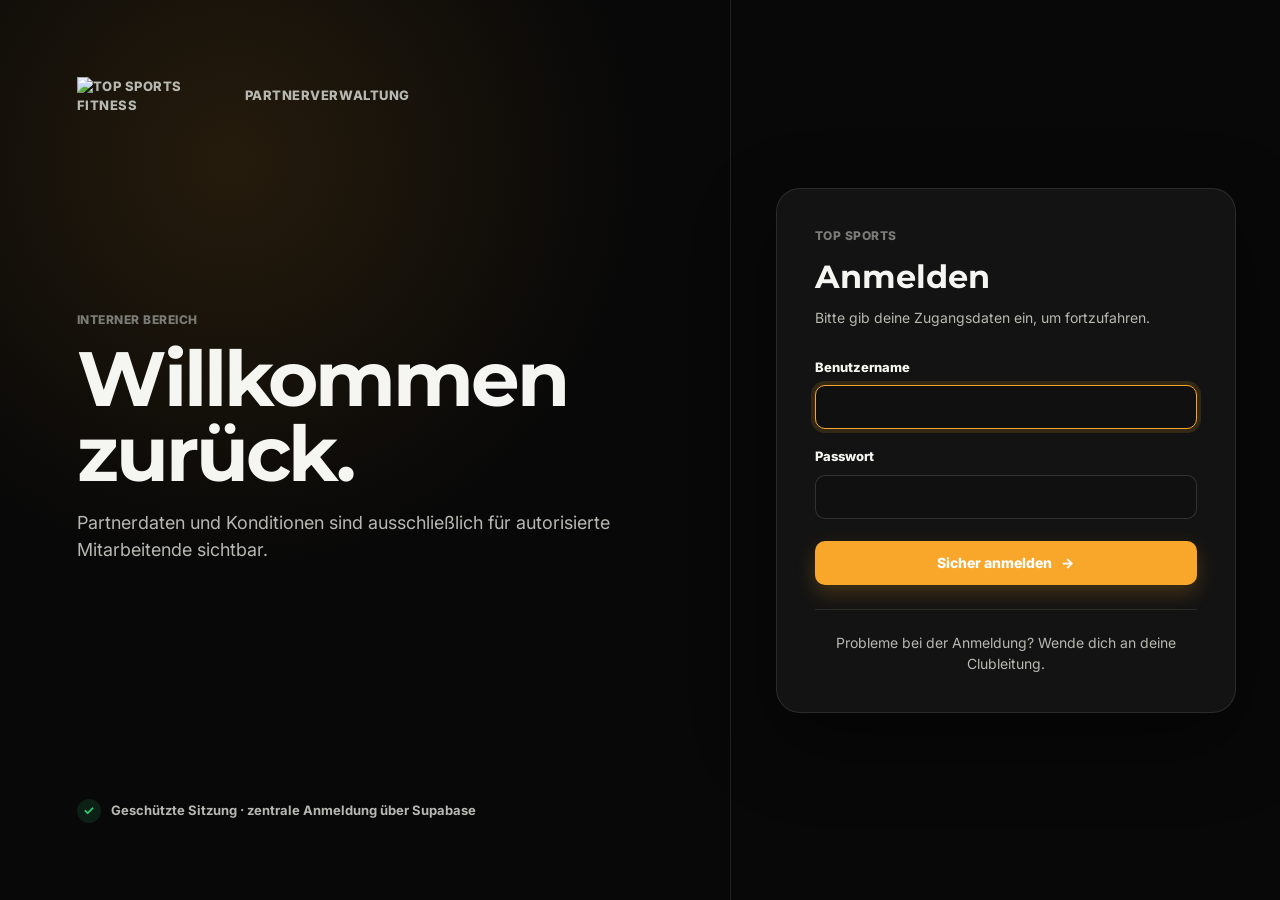
==== commit 652f0f15: "Hide legacy topbar before first paint" ====
--- a/index.html
+++ b/index.html
@@ -12,12 +12,14 @@
     />
     <link rel="stylesheet" href="styles.css" />
     <script>
-      if (!sessionStorage.getItem("tsf-auth-session")) {
+      if (!localStorage.getItem("tsf-auth-session") && !sessionStorage.getItem("tsf-auth-session")) {
         const page = window.location.pathname.split("/").pop() || "index.html";
         window.location.replace(`login.html?next=${encodeURIComponent(page)}`);
       }
     </script>
     <style>
+      .topbar { display: none !important; }
+
       .brand__logo {
         max-width: 176px;
         max-height: 40px;
@@ -63,8 +65,7 @@
         <nav class="nav-list" id="desktopNav"></nav>
         <section class="role-card" aria-label="Nutzerbereich">
           <span>Angemeldet als</span>
-          <strong id="currentRoleLabel">Mitarbeiter</strong>
-          <button class="btn btn-secondary" id="roleToggle" type="button">Admin-Modus</button>
+          <strong id="currentRoleLabel">Theke</strong>
           <button class="btn btn-ghost logout-button" id="logoutButton" type="button">Abmelden</button>
         </section>
       </aside>
@@ -99,6 +100,29 @@
             </div>
           </section>
 
+          <section class="card suggestion-card" id="suggestionSection" hidden aria-labelledby="suggestionTitle">
+            <div class="card-header">
+              <div>
+                <p class="eyebrow">Neue Kooperation</p>
+                <h2 id="suggestionTitle">Firma oder Verein vorschlagen</h2>
+                <p>Teile uns einen möglichen neuen Partner und den Grund für deinen Vorschlag mit.</p>
+              </div>
+            </div>
+            <form id="suggestionForm" class="partner-form">
+              <div class="form-grid">
+                <label><span>Art</span><select id="suggestionType" required><option value="Firma">Firma</option><option value="Verein">Verein</option></select></label>
+                <label><span>Firma / Verein</span><input id="suggestionName" required placeholder="Name der Firma oder des Vereins" /></label>
+                <label><span>Name Ansprechpartner</span><input id="suggestionContactName" required placeholder="Vor- und Nachname" /></label>
+                <label><span>Telefon</span><input id="suggestionPhone" type="tel" placeholder="+49 711 000000" /></label>
+                <label><span>E-Mail</span><input id="suggestionEmail" type="email" placeholder="kontakt@beispiel.de" /></label>
+                <label><span>Vorgeschlagen von</span><input id="suggestedBy" readonly aria-readonly="true" /></label>
+                <label class="wide"><span>Info / Grund für den Vorschlag</span><textarea id="suggestionInfo" required placeholder="Wie ist der Kontakt entstanden? Kennst du jemanden in der Firma oder hat ein Mitglied den Vorschlag gemacht?"></textarea></label>
+              </div>
+              <p class="suggestion-hint">Beim Senden öffnet sich dein E-Mail-Programm mit allen Angaben als vorbereitete Nachricht.</p>
+              <div class="form-actions"><button class="btn btn-primary" type="submit">Vorschlag senden</button></div>
+            </form>
+          </section>
+
           <section class="filters-card" aria-label="Suche und Filter">
             <label class="search-field" for="partnerSearch">
               <span>⌕</span>
@@ -156,6 +180,7 @@
                   <label><span>Zuständiges Studio</span><select id="partnerStudio" required><option>Echterdingen</option><option>Reutlingen</option><option>Leinfelden</option><option>Kornwestheim</option><option>Nürtingen</option><option>Degerloch</option></select></label>
                   <label><span>Kooperation geschlossen von</span><input id="closedBy" required placeholder="z. B. Studioleitung Reutlingen" /></label>
                   <label><span>Letzter Kontakt</span><input id="lastContact" required type="date" /></label>
+                  <label class="wide"><span>Kooperationsvertrag (OneDrive-Link)</span><input id="contractUrl" type="url" inputmode="url" placeholder="https://..." aria-describedby="contractUrlHint" /><small id="contractUrlHint">Link zum Vertrag oder zum zugehörigen OneDrive-Ordner.</small></label>
                   <label class="wide"><span>Konditionen</span><textarea id="conditions" required placeholder="z. B. Firmenfitness 1 Monat 39 EUR"></textarea></label>
                   <label class="wide"><span>Besonderheiten</span><textarea id="notes" placeholder="Interne Hinweise, Nachweise, Sonderregeln"></textarea></label>
                 </div>
--- a/styles.css
+++ b/styles.css
@@ -1,4 +1,22 @@
 :root{--bg:#080808;--surface:#101010;--card:#151515;--card-hover:#1b1b1b;--border:rgba(255,255,255,.10);--border-strong:rgba(255,255,255,.18);--text:#f5f5f2;--secondary:#b8b8b2;--muted:#7c7c76;--red:#f9a72b;--red-hover:#e59624;--red-active:#c97f1d;--red-soft:rgba(249,167,43,.12);--red-border:rgba(249,167,43,.28);--success:#2ecc71;--success-bg:rgba(46,204,113,.12);--warn:#f2c94c;--warn-bg:rgba(242,201,76,.14);--error:#f9a72b;--error-bg:rgba(249,167,43,.14);--heading:"Montserrat",system-ui,sans-serif;--body:"Inter",system-ui,-apple-system,BlinkMacSystemFont,"Segoe UI",sans-serif;--radius:10px;--card-radius:16px;--shadow:0 14px 40px rgba(0,0,0,.28)}*{box-sizing:border-box}html{color-scheme:dark}body{margin:0;min-height:100vh;background:var(--bg);color:var(--text);font-family:var(--body);line-height:1.5}button,input,select,textarea{font:inherit}button{cursor:pointer}a{color:inherit;text-decoration:none}:focus-visible{outline:2px solid var(--red);outline-offset:3px}.skip-link{position:fixed;z-index:30;top:12px;left:12px;transform:translateY(-140%);padding:10px 14px;border-radius:var(--radius);background:var(--text);color:#080808;font-weight:800;text-decoration:none}.skip-link:focus{transform:translateY(0)}.app-shell{min-height:100vh;display:grid;grid-template-columns:280px minmax(0,1fr)}.sidebar{position:sticky;top:0;height:100vh;display:flex;flex-direction:column;padding:20px;background:var(--surface);border-right:1px solid var(--border)}.brand{position:relative;min-height:44px;display:flex;align-items:center}.brand img{position:relative;z-index:2;max-width:176px;max-height:40px;object-fit:contain}.brand-fallback{position:absolute;display:grid;line-height:1}.brand-fallback strong{font-family:var(--heading);font-size:18px}.brand-fallback span{color:var(--red);font-size:11px;font-weight:800}.nav-list{display:grid;gap:6px;margin-top:32px}.nav-item{position:relative;min-height:44px;display:flex;align-items:center;gap:10px;padding:0 14px;border:0;border-radius:var(--radius);background:transparent;color:var(--secondary);font-size:14px;font-weight:700;text-align:left}.nav-item:hover{background:rgba(255,255,255,.06);color:#fff}.nav-item.is-active{background:var(--red-soft);color:#fff}.nav-item.is-active:before{content:"";position:absolute;left:0;width:3px;height:24px;border-radius:0 999px 999px 0;background:var(--red)}.role-card{margin-top:auto;display:grid;gap:9px;padding:16px;border:1px solid var(--border);border-radius:var(--card-radius);background:rgba(255,255,255,.03)}.role-card span,.eyebrow{margin:0;color:var(--muted);font-size:12px;font-weight:800;letter-spacing:.04em;text-transform:uppercase}.topbar{height:72px;display:flex;align-items:center;justify-content:space-between;gap:20px;padding:0 32px;border-bottom:1px solid rgba(255,255,255,.08);background:var(--bg)}.mobile-brand{display:none}.mobile-brand img{width:96px;height:28px;object-fit:contain}.breadcrumb{display:flex;gap:9px;color:var(--muted);font-size:13px;font-weight:700}.breadcrumb strong{color:var(--secondary)}.top-search,.search-field{height:44px;display:flex;align-items:center;gap:10px;padding:0 13px;border:1px solid rgba(255,255,255,.14);border-radius:var(--radius);background:var(--surface);color:var(--muted)}.top-search{width:min(32vw,340px)}input,select,textarea{width:100%;border:1px solid rgba(255,255,255,.14);border-radius:var(--radius);background:var(--surface);color:var(--text)}input,select{height:44px;padding:0 14px}textarea{min-height:120px;padding:14px;resize:vertical}.top-search input,.search-field input{height:40px;padding:0;border:0;background:transparent}input::placeholder,textarea::placeholder{color:var(--muted)}input:focus,select:focus,textarea:focus{border-color:var(--red);box-shadow:0 0 0 4px rgba(249,167,43,.14);outline:none}.content{width:min(100%,1440px);margin:0 auto;padding:24px 32px 48px}.page-header{display:flex;align-items:flex-end;justify-content:space-between;gap:24px;margin-bottom:28px}.page-header h1{max-width:860px;margin:8px 0 10px;font-family:var(--heading);font-size:40px;line-height:1.05;letter-spacing:-.02em}.page-header p:last-child{max-width:720px;margin:0;color:var(--secondary)}.btn,.icon-btn{display:inline-flex;align-items:center;justify-content:center;gap:9px;min-height:44px;border:0;border-radius:var(--radius);font-size:14px;font-weight:800;transition:160ms ease}.btn{padding:0 18px}.btn-primary{background:var(--red);color:#fff;box-shadow:0 8px 20px rgba(249,167,43,.22)}.btn-primary:hover{background:var(--red-hover);transform:translateY(-1px)}.btn-primary:active{background:var(--red-active)}.btn-secondary{border:1px solid rgba(255,255,255,.12);background:rgba(255,255,255,.06);color:var(--text)}.btn-secondary:hover,.icon-btn:hover{background:rgba(255,255,255,.1)}.btn-ghost{background:transparent;color:var(--secondary)}.btn-danger{border:1px solid rgba(249,167,43,.28);background:var(--error-bg);color:var(--error)}.icon-btn{width:40px;padding:0;background:rgba(255,255,255,.06);color:var(--text)}.kpi-grid{display:grid;grid-template-columns:repeat(4,minmax(0,1fr));gap:20px;margin-bottom:24px}.card,.filters-card{border:1px solid var(--border);border-radius:var(--card-radius);background:var(--card);box-shadow:var(--shadow)}.card{padding:22px}.kpi-card{padding:20px}.kpi-card span{display:block;color:var(--secondary);font-size:13px;font-weight:800}.kpi-card strong{display:block;margin-top:10px;font-family:var(--heading);font-size:32px;line-height:1}.kpi-card p{margin:9px 0 0;color:var(--muted);font-size:13px}.filters-card{display:flex;align-items:center;gap:12px;margin-bottom:24px;padding:16px}.search-field{width:min(100%,360px)}.chip-group{display:flex;flex-wrap:wrap;gap:8px}.chip{min-height:36px;padding:0 14px;border:1px solid rgba(255,255,255,.1);border-radius:999px;background:rgba(255,255,255,.06);color:var(--secondary);font-size:13px;font-weight:800}.chip.is-active{border-color:var(--red-border);background:rgba(249,167,43,.14);color:#fff}.filters-card select{width:190px;margin-left:auto}.dashboard-grid,.admin-layout{display:grid;grid-template-columns:minmax(0,1.35fr) minmax(300px,.65fr);gap:24px;margin-bottom:24px}body[data-page="verwaltung"] .admin-layout{grid-template-columns:minmax(0,1fr)}.card-header{display:flex;align-items:flex-start;justify-content:space-between;gap:16px;margin-bottom:18px}.card-header h2{margin:0;font-family:var(--heading);font-size:22px;line-height:1.15}.card-header p{margin:6px 0 0;color:var(--secondary);font-size:14px}.task-list,.quick-actions{display:grid;gap:12px}.task-item{display:grid;grid-template-columns:1fr auto;gap:12px;padding:14px 0;border-top:1px solid rgba(255,255,255,.08)}.task-item:first-child{border-top:0;padding-top:0}.task-item strong{display:block;font-size:14px}.task-item span,.muted{color:var(--secondary);font-size:14px}.quick-actions button{min-height:54px;padding:0 14px;border:1px solid var(--border);border-radius:var(--radius);background:rgba(255,255,255,.04);color:var(--text);font-weight:800;text-align:left}.quick-actions button:hover{background:rgba(255,255,255,.08)}.badge{min-height:26px;display:inline-flex;align-items:center;white-space:nowrap;padding:0 10px;border:1px solid transparent;border-radius:999px;font-size:12px;font-weight:800}.badge-active{border-color:rgba(46,204,113,.25);background:var(--success-bg);color:var(--success)}.badge-open{border-color:rgba(242,201,76,.25);background:var(--warn-bg);color:var(--warn)}.badge-critical{border-color:rgba(249,167,43,.25);background:var(--error-bg);color:var(--error)}.badge-neutral{border-color:rgba(255,255,255,.12);background:rgba(255,255,255,.06);color:var(--secondary)}.table-wrap{overflow:hidden;border:1px solid var(--border);border-radius:var(--card-radius)}table{width:100%;border-collapse:collapse;background:var(--card)}thead{background:var(--surface)}th{height:48px;padding:0 16px;color:var(--secondary);font-size:12px;font-weight:800;letter-spacing:.04em;text-align:left;text-transform:uppercase}td{height:56px;padding:12px 16px;border-top:1px solid rgba(255,255,255,.08);font-size:14px;vertical-align:middle}tbody tr:hover{background:rgba(255,255,255,.04)}.partner-name{display:grid;gap:2px}.partner-name strong{font-weight:800}.partner-name span,.table-muted{color:var(--muted);font-size:12px}.row-actions{display:flex;justify-content:flex-end;gap:8px}.mobile-list{display:none}.mobile-card{display:grid;gap:14px;padding:16px;border:1px solid var(--border);border-radius:var(--card-radius);background:rgba(255,255,255,.03)}.mobile-card-top{display:flex;justify-content:space-between;gap:12px}.mobile-meta{display:grid;gap:7px;color:var(--secondary);font-size:14px}.mobile-actions{display:grid;grid-template-columns:1fr 1fr;gap:8px}.empty-state{display:grid;justify-items:center;gap:12px;padding:44px 18px;text-align:center}.empty-state h3{margin:0;font-family:var(--heading)}.empty-state p{max-width:430px;margin:0;color:var(--secondary)}.partner-form label{display:grid;gap:8px;color:var(--text);font-size:13px;font-weight:800}.form-grid{display:grid;grid-template-columns:repeat(2,minmax(0,1fr));gap:16px}.wide{grid-column:1/-1}.form-actions{display:flex;justify-content:flex-end;gap:10px;margin-top:20px}.form-error{margin:14px 0 0;color:var(--error);font-size:13px;font-weight:800}.drawer-backdrop{position:fixed;inset:0;z-index:30;background:rgba(0,0,0,.72)}.drawer{position:fixed;top:50%;left:50%;z-index:31;width:min(calc(100% - 32px),560px);max-height:min(760px,calc(100vh - 32px));display:flex;flex-direction:column;border:1px solid rgba(255,255,255,.12);border-radius:18px;background:var(--card);box-shadow:0 24px 70px rgba(0,0,0,.55);opacity:0;pointer-events:none;transform:translate(-50%,-48%) scale(.98);transition:opacity 160ms ease,transform 160ms ease}.drawer.is-open{opacity:1;pointer-events:auto;transform:translate(-50%,-50%) scale(1)}.drawer-header{display:flex;align-items:flex-start;justify-content:space-between;gap:16px;padding:24px;border-bottom:1px solid var(--border)}.drawer-header h2{margin:7px 0 0;font-family:var(--heading);font-size:28px}.drawer-body{display:grid;gap:16px;padding:24px;overflow:auto}.detail-section{display:grid;gap:9px;padding-bottom:16px;border-bottom:1px solid rgba(255,255,255,.08)}.detail-section span{color:var(--muted);font-size:12px;font-weight:800;letter-spacing:.04em;text-transform:uppercase}.detail-section p{margin:0}.toast{position:fixed;top:18px;right:18px;z-index:40;max-width:min(380px,calc(100vw - 32px));padding:14px 16px;border:1px solid rgba(255,255,255,.12);border-left:4px solid var(--success);border-radius:12px;background:var(--card);box-shadow:0 16px 40px rgba(0,0,0,.35);font-size:14px;font-weight:800}.bottom-nav{display:none}@media(max-width:1200px){.kpi-grid{grid-template-columns:repeat(2,minmax(0,1fr))}.dashboard-grid,.admin-layout{grid-template-columns:1fr}}@media(max-width:1023px){.app-shell{display:block;padding-bottom:78px}.sidebar{display:none}.topbar{height:64px;padding:0 24px}.mobile-brand{display:flex;align-items:center;gap:12px}.breadcrumb,.top-search{display:none}.content{padding:24px}.page-header{align-items:flex-start;flex-direction:column}.bottom-nav{position:fixed;right:0;bottom:0;left:0;z-index:25;display:grid;grid-template-columns:repeat(var(--nav-item-count,3),minmax(0,1fr));border-top:1px solid var(--border);background:var(--surface)}.bottom-nav .nav-item{min-height:68px;justify-content:center;flex-direction:column;gap:4px;border-radius:0;padding:8px 4px;font-size:11px;text-align:center}.bottom-nav .nav-item.is-active:before{top:0;left:50%;width:28px;height:3px;transform:translateX(-50%);border-radius:0 0 999px 999px}}@media(max-width:760px){.topbar{padding:0 16px}.content{padding:20px 16px 32px}.page-header h1{font-size:30px;line-height:1.08}.page-header .btn,.form-actions .btn{width:100%;min-height:48px}.kpi-grid,.form-grid{grid-template-columns:1fr}.filters-card{align-items:stretch;flex-direction:column}.search-field,.filters-card select{width:100%;margin-left:0}.card{padding:18px}.card-header{align-items:flex-start;flex-direction:column}.table-wrap{display:none}.mobile-list{display:grid;gap:12px}.form-actions{flex-direction:column-reverse}.drawer-header,.drawer-body{padding:20px 16px}.toast{top:auto;right:16px;bottom:86px;left:16px}}
-.partner-form fieldset{margin:0;padding:0;border:0}.partner-form legend{margin-bottom:10px;color:var(--text);font-size:13px;font-weight:800}.condition-editor{display:grid;gap:14px}#adminPanel{position:fixed;inset:0;z-index:34;display:flex;align-items:center;justify-content:center;padding:24px;background:rgba(0,0,0,.72)}#adminPanel[hidden]{display:none}#adminPanel>.card{width:min(100%,760px);max-height:min(860px,calc(100vh - 48px));overflow:auto;border-radius:18px}body.modal-open{overflow:hidden}.term-options,.fee-options{display:grid;gap:10px}.term-rate-row{display:grid;grid-template-columns:minmax(150px,180px) minmax(160px,1fr);gap:12px;align-items:end}.choice-option{min-height:44px;display:inline-flex;align-items:center;gap:10px;padding:0 14px;border:1px solid rgba(255,255,255,.12);border-radius:999px;background:rgba(255,255,255,.06);color:var(--secondary);font-size:13px;font-weight:800}.choice-option input{width:16px;height:16px;padding:0;accent-color:var(--red)}.choice-option:has(input:checked){border-color:rgba(249,167,43,.28);background:rgba(249,167,43,.14);color:var(--text)}.term-amount-field{display:grid;gap:8px}.term-amount-field span{color:var(--text);font-size:12px;font-weight:800}tbody tr[data-view-row],.mobile-card[data-view-row]{cursor:pointer}tbody tr[data-view-row]:focus-visible,.mobile-card[data-view-row]:focus-visible{outline:2px solid var(--red);outline-offset:-2px}@media(max-width:760px){#adminPanel{align-items:stretch;padding:16px}#adminPanel>.card{max-height:calc(100vh - 32px)}.term-rate-row{grid-template-columns:1fr}}
+.partner-form fieldset{margin:0;padding:0;border:0}.partner-form legend{margin-bottom:10px;color:var(--text);font-size:13px;font-weight:800}.condition-editor{display:grid;gap:14px}#adminPanel,#userPanel{position:fixed;inset:0;z-index:34;display:flex;align-items:center;justify-content:center;padding:24px;background:rgba(0,0,0,.72)}#adminPanel[hidden],#userPanel[hidden]{display:none}#adminPanel>.card,#userPanel>.card{width:min(100%,760px);max-height:min(860px,calc(100vh - 48px));overflow:auto;border-radius:18px}body.modal-open{overflow:hidden}.term-options,.fee-options{display:grid;gap:10px}.term-rate-row{display:grid;grid-template-columns:minmax(150px,180px) minmax(160px,1fr);gap:12px;align-items:end}.choice-option{min-height:44px;display:inline-flex;align-items:center;gap:10px;padding:0 14px;border:1px solid rgba(255,255,255,.12);border-radius:999px;background:rgba(255,255,255,.06);color:var(--secondary);font-size:13px;font-weight:800}.choice-option input{width:16px;height:16px;padding:0;accent-color:var(--red)}.choice-option:has(input:checked){border-color:rgba(249,167,43,.28);background:rgba(249,167,43,.14);color:var(--text)}.term-amount-field{display:grid;gap:8px}.term-amount-field span{color:var(--text);font-size:12px;font-weight:800}tbody tr[data-view-row],.mobile-card[data-view-row]{cursor:pointer}tbody tr[data-view-row]:focus-visible,.mobile-card[data-view-row]:focus-visible{outline:2px solid var(--red);outline-offset:-2px}@media(max-width:760px){#adminPanel,#userPanel{align-items:stretch;padding:16px}#adminPanel>.card,#userPanel>.card{max-height:calc(100vh - 32px)}.term-rate-row{grid-template-columns:1fr}}
 /* Login */
 .login-page{background:radial-gradient(circle at 18% 18%,rgba(249,167,43,.12),transparent 32%),var(--bg)}.login-layout{min-height:100vh;display:grid;grid-template-columns:minmax(360px,1fr) minmax(440px,.75fr)}.login-intro{display:flex;flex-direction:column;justify-content:space-between;padding:clamp(32px,6vw,88px);border-right:1px solid var(--border)}.login-brand{display:flex;align-items:center;gap:18px;color:var(--secondary);font-size:13px;font-weight:800;letter-spacing:.04em;text-transform:uppercase}.login-brand img{width:150px;max-height:38px;object-fit:contain}.login-intro h1{max-width:650px;margin:12px 0 18px;font-family:var(--heading);font-size:clamp(44px,6vw,82px);line-height:.98;letter-spacing:-.04em}.login-intro>div>p:last-child{max-width:610px;margin:0;color:var(--secondary);font-size:18px}.login-security{display:flex;align-items:center;gap:10px;margin:40px 0 0;color:var(--secondary);font-size:13px;font-weight:700}.login-security span{display:grid;width:24px;height:24px;place-items:center;border-radius:50%;background:var(--success-bg);color:var(--success)}.login-panel{display:grid;place-items:center;padding:32px}.login-card{width:min(100%,460px);padding:38px;border:1px solid var(--border);border-radius:24px;background:rgba(21,21,21,.94);box-shadow:0 28px 80px rgba(0,0,0,.45)}.login-card h2{margin:8px 0 6px;font-family:var(--heading);font-size:32px}.login-card>div>p:last-child,.login-help{margin:0;color:var(--secondary);font-size:14px}.login-form{display:grid;gap:18px;margin-top:30px}.login-form label{display:grid;gap:8px;font-size:13px;font-weight:800}.login-form .btn{width:100%;margin-top:4px}.login-form .btn:disabled{cursor:wait;opacity:.65}.login-error{margin:0;padding:12px 14px;border:1px solid var(--red-border);border-radius:var(--radius);background:var(--red-soft);color:var(--red);font-size:13px;font-weight:700}.login-help{margin-top:24px;padding-top:22px;border-top:1px solid var(--border);text-align:center}.logout-button{width:100%}@media(max-width:820px){.login-layout{grid-template-columns:1fr}.login-intro{min-height:38vh;padding:32px 24px;border-right:0;border-bottom:1px solid var(--border)}.login-intro h1{font-size:42px}.login-security{margin-top:32px}.login-panel{padding:24px 16px}.login-card{padding:28px 22px}.login-brand img{width:124px}}
+
+/* Keep the search focus indicator aligned with the complete field, including its icon. */
+.top-search:focus-within,
+.search-field:focus-within {
+  border-color: var(--red);
+  box-shadow: 0 0 0 4px rgba(249, 167, 43, .14);
+}
+
+.top-search input:focus,
+.search-field input:focus {
+  border-color: transparent;
+  box-shadow: none;
+}
+.partner-form small{color:var(--muted);font-size:12px;font-weight:500}.contract-link{width:max-content;max-width:100%}
+.suggestion-card{margin-bottom:24px}.suggestion-card .card-header{margin-bottom:20px}.suggestion-hint{margin:14px 0 0;color:var(--muted);font-size:13px}#suggestedBy[readonly]{background:rgba(255,255,255,.04);color:var(--secondary);cursor:not-allowed}
+
+/* Compact signed-in user summary. */
+.role-card{gap:4px;padding:12px}.role-card strong{font-size:14px}.role-card .logout-button{min-height:36px;margin-top:2px}
